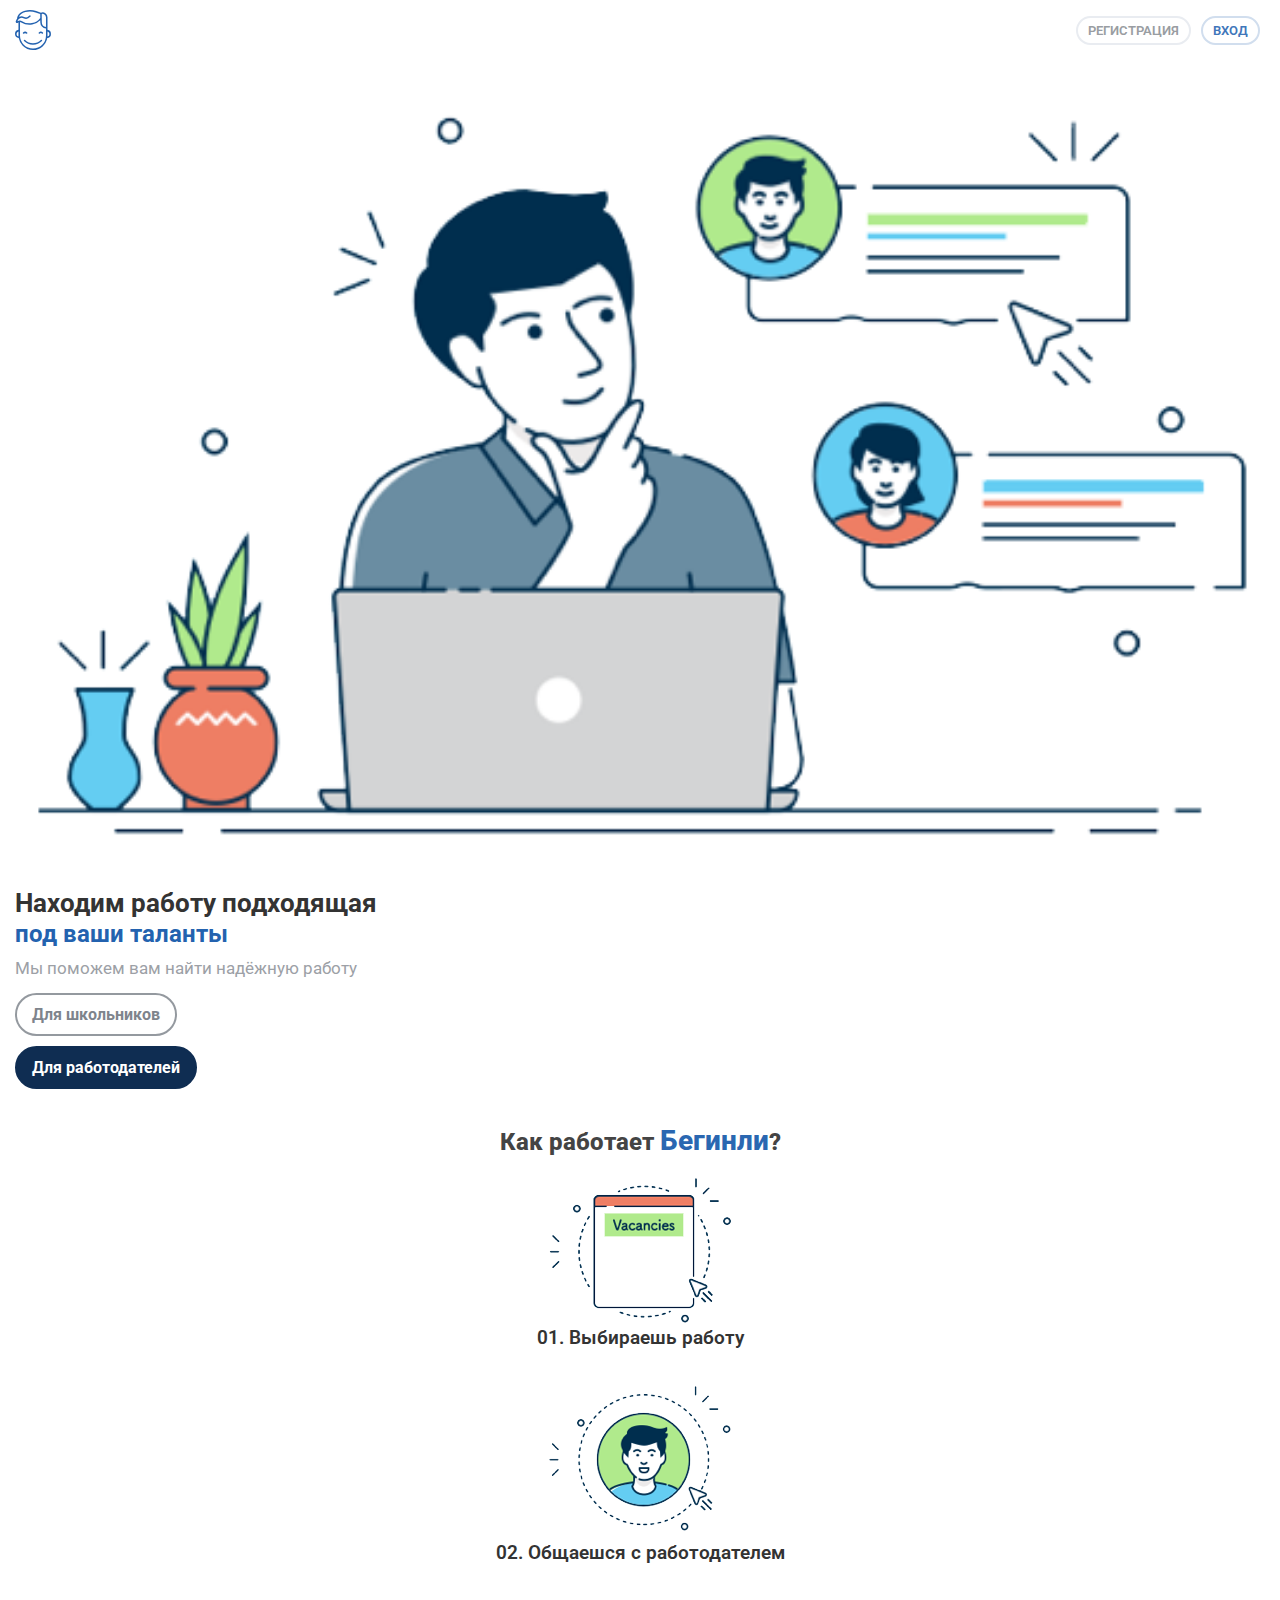
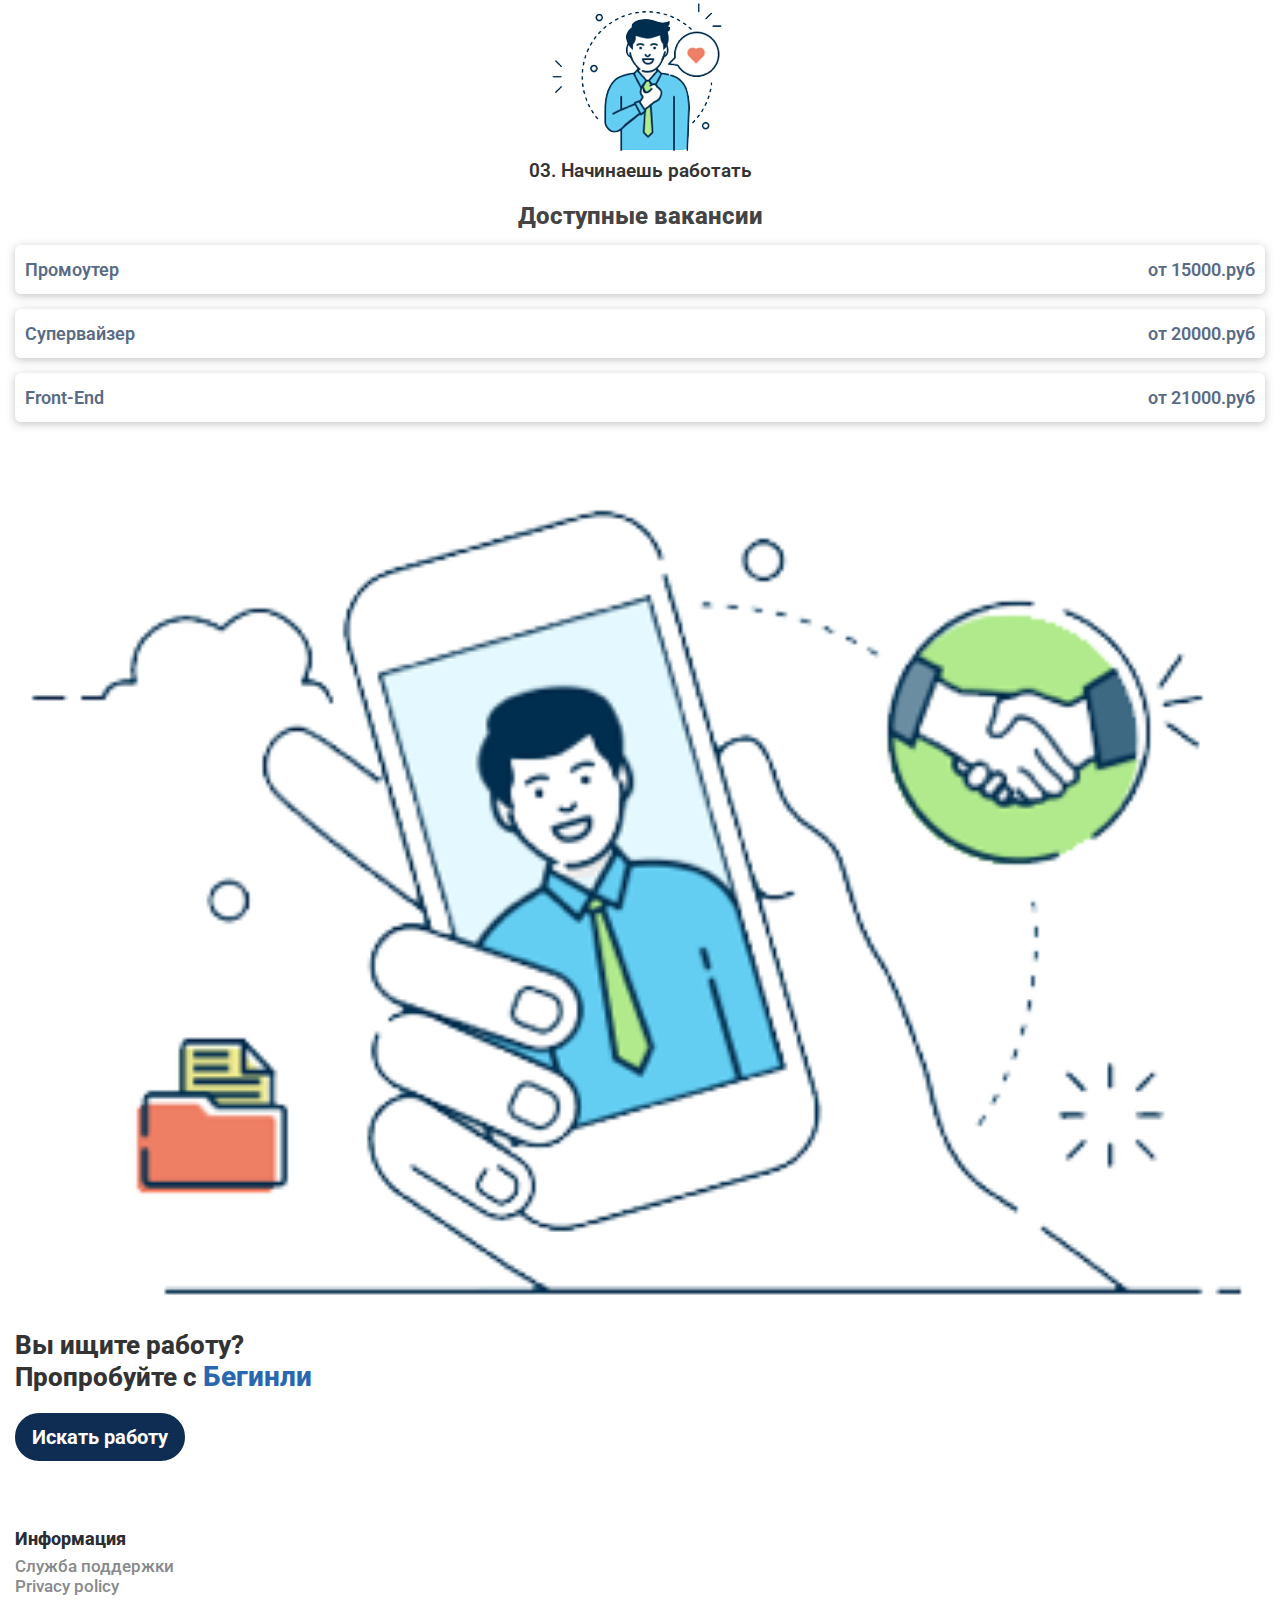
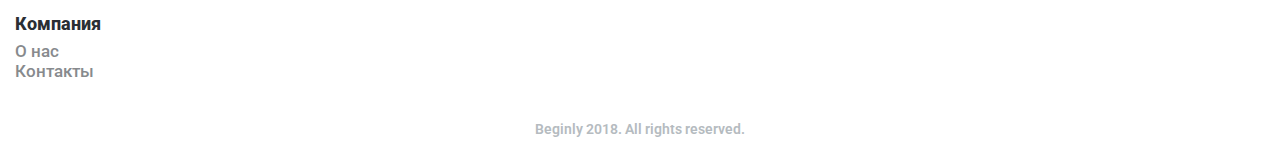
==== index.html @ 846773f7 "first commit" ====
<!doctype html>
<html lang="en">
<head>
    <meta charset="UTF-8">
    <meta name="viewport" content="width=device-width, user-scalable=no, initial-scale=1.0, maximum-scale=1.0, minimum-scale=1.0">
    <meta http-equiv="X-UA-Compatible" content="ie=edge">
    <title>Бeгинли | Доска вакансий для школьников</title>
    <!-- fonts -->
    <link href="https://fonts.googleapis.com/css?family=Roboto:100,100i,300,300i,400,400i,500,500i,700,700i,900,900i" rel="stylesheet">
    <!-- styles -->
    <link rel="stylesheet" href="assets/styles/style.css">
    <link rel="stylesheet" href="assets/styles/container.css">
    <link rel="stylesheet" href="assets/styles/header.css">
    <link rel="stylesheet" href="assets/styles/section-main.css">
    <link rel="stylesheet" href="assets/styles/section-about.css">
    <link rel="stylesheet" href="assets/styles/section-opening.css">
    <link rel="stylesheet" href="assets/styles/section-signup.css">
    <link rel="stylesheet" href="assets/styles/footer.css">
</head>
<body>
    <!-- start code-->
    <!-- header -->
    <header class="header">
        <div class="container">
            <div class="desktop-menu">
                <img src="assets/img/logo.svg" alt="" class="logo">
                <button class="js-signup signup">Регистрация</button>
                <button class="js-login login">Вход</button>
            </div>
            <div class="mobile-menu">
                <img src="assets/img/icon.svg" alt="" class="logo">
                <div class="js-toggle-burger toggle-burger">
                    <i></i>
                    <i></i>
                    <i></i>
                </div>
                <button class="js-signup signup sign">Регистрация</button>
                <button class="js-login login sign">Вход</button>
            </div>
        </div>
    </header>

    <!-- setion-main -->
    <section class="section-main">
        <div class="container">
            <div class="flex-section-main">
                <img src="assets/img/main.png" class="section-m-poster">
                <p class="section-m-content">Находим работу подходящая<br><span>под ваши таланты</span></p>
                <p class="section-m-title">Мы поможем вам найти надёжную работу</p>
                <div class="section-m-links">
                    <a href="" class="section-m-link">Для школьников</a>
                    <a href="" class="section-m-employer">Для работодателей</a>
                </div>
            </div>
        </div>
    </section>
    
    <!-- section-about -->
    <section class="section-about">
        <div class="container">
            <h2 class="section-a-headline">Как работает <span>Бегинли</span>?</h2>
            <div class="flex-section-about">
                <div class="section-a-block">
                    <img src="assets/img/about1.png" alt="" class="a-block-poster">
                    <h3 class="a-block-headline">01. Выбираешь работу</h3>
                </div>

                <div class="section-a-block">
                    <img src="assets/img/about2.png" alt="" class="a-block-poster">
                    <h3 class="a-block-headline">02. Общаешся с работодателем</h3>
                </div>

                <div class="section-a-block">
                    <img src="assets/img/about3.png" alt="" class="a-block-poster">
                    <h3 class="a-block-headline">03. Начинаешь работать</h3>
                </div>
            </div>
        </div>
    </section>

    <!-- section-opening -->
    <section class="section-opening">
        <div class="container">
            <h3 class="section-o-headline">Доступные вакансии</h3>
            <div class="flex-section-opening">
                <div class="block-opening">
                    <p class="name-opening">Промоутер</p>
                    <p class="price-opening">от 15000.руб</p>
                </div>

                <div class="block-opening">
                    <p class="name-opening">Супервайзер</p>
                    <p class="price-opening">от 20000.руб</p>
                </div>

                <div class="block-opening">
                    <p class="name-opening">Front-End</p>
                    <p class="price-opening">от 21000.руб</p>
                </div>

            </div>
        </div>
    </section>

    <!-- section-signup -->
    <section class="section-signup">
        <div class="container">
            <div class="flex-section-signup">
                <img src="assets/img/end.png" class="section-s-poster">
                <h3 class="section-s-headline">Вы ищите работу?<br>Пропробуйте с <span>Бегинли</span></h3>
                <button class="section-s-btn">Искать работу</button>
            </div>
        </div>
    </section>

    <!-- footer -->
    <footer class="footer">
        <div class="container">
            <div class="flex-footer">
                <h4 class="footer-headline">Информация</h4>
                <ul class="footer-nav">
                    <li><a href="">Служба поддержки</a></li>
                    <li><a href="">Privacy policy</a></li>
                </ul>
                <h4 class="footer-headline">Компания</h4>
                <ul class="footer-nav">
                    <li><a href="">О нас</a></li>
                    <li><a href="">Контакты</a></li>
                </ul>
            </div>
            <div class="footer-text">
                <p>Beginly 2018. All rights reserved.</p>
            </div>
        </div>
    </footer>
    <!-- end code -->

    <!-- scripts -->
</body>
</html>
---- assets/styles/style.css ----
body,
h1,
h2,
h3,
h4,
h5,
h6,
ul,
li,
p {
	margin: 0;
	padding: 0;
	-webkit-user-select: none;
}

* {
	box-sizing: border-box;
}

a {
	text-decoration: none;
}

ul {
	list-style-type: none;
}
---- assets/styles/container.css ----
@media screen and (min-width: 320px) {
	.container {
		padding: 0 15px;
	}
}
---- assets/styles/header.css ----
@media screen and (min-width: 320px) {
	.header {
		padding: 5px 0;
/*		-webkit-box-shadow: 0px 3px 5px 0px rgba(50, 50, 50, 0.3);
		-moz-box-shadow:    0px 3px 5px 0px rgba(50, 50, 50, 0.3);
		box-shadow:         0px 3px 5px 0px rgba(50, 50, 50, 0.3);*/
	}

	.mobile-menu {
		display: flex;
		justify-content: center;
		align-items: center;
		height: 50px;
	}

	.desktop-menu {
		display: none;
	}

	.logo {
		height: 40px;
		margin-right: auto;
	}

	.sign {
		outline: none;
		font-family: 'Roboto', sans-serif;
		font-weight: 600;
		text-transform: uppercase;
		margin: 0 5px;
		padding: 5px 10px;
		border: 2px solid #e9ecf1;
		border-radius: 25px;
		background: none;
	}

	.signup {
		color: #999da2;
	}

	.login {
		border-color: #d1deee;
		color: #4076ba;
	}
}
---- assets/styles/section-main.css ----
@media screen and (min-width: 320px) {
	.section-main {
		padding: 30px 0 30px;
	}

	.section-m-poster {
		width: 100%;
	}

	.section-m-content {
		font-family: 'Roboto', sans-serif;
		font-size: 26px;
		font-weight: 700;
		color: #333;
		margin: 10px 0 0;
	}

	.section-m-content span {
		font-weight: 700;
		font-size: 24px;
		color: #2362af;
	}

	.section-m-title {
		font-family: 'Roboto', sans-serif;
		font-size: 17px;
		color: #9ca0a6;
		padding: 10px 0;
		margin: 0;
	}

	.section-m-links {
		display: flex;
		flex-direction: column;
		justify-content: flex-start;
		align-items: flex-start;
	}

	.section-m-links a{
		font-family: 'Roboto', sans-serif;
		font-weight: 700;
		border-radius: 30px;
		margin: 5px 0;
		padding: 10px 15px;
		max-width: 190px;
        text-align: left;
	}

	.section-m-links a:first-child {
		color: #7e848c;
		border: 2px solid #94999f;
	}

	.section-m-employer {
		background: #0f2d52;
		color: #fff;
		border: 2px solid #0f2d52;
	}

}
---- assets/styles/section-about.css ----
@media screen and (min-width: 320px) {
	.section-a-headline {
		text-align: center;
		font-family: 'Roboto', sans-serif;
		font-size: 24px;
		font-weight: 800;
		color: #444;
	}

	.section-a-headline span {
		font-size: 28px;
		color: #2a67b1;
	}

	.flex-section-about {
		display: flex;
		justify-content: center;
		align-items: center;
		flex-direction: column;
	}

	.section-a-block {
		display: flex;
		justify-content: center;
		align-items: center;
		flex-direction: column;
		margin: 10px 0 20px
	}

	.a-block-headline {
		text-align: left;
		font-family: 'Roboto', sans-serif;
		font-size: 19px;
		font-weight: 600;
		color: #333;
	}

	
}
---- assets/styles/section-opening.css ----
@media screen and (min-width: 320px) {
	.section-o-headline {
		text-align: center;
		font-family: 'Roboto', sans-serif;
		font-size: 24px;
		font-weight: 800;
		color: #444;
	}


	.block-opening {
  		font-family: 'Roboto', sans-serif;
  		display: flex;
  		box-shadow:         0px 2px 8px 0px rgba(50, 50, 50, 0.4);
  		box-sizing: border-box;
  		border-radius: 6px;
  		padding: 5px 10px;
 		margin: 15px 0;
 		background: #fff;
 		color: #0f2d52;
 		opacity: .7;
	}

	.block-opening p {
  		font-size: 18px;
  		font-weight: 600;

	}

	.name-opening {
		margin: 9px 0;
	}

	.price-opening {
		margin: 9px 0 9px auto;
	}
}
---- assets/styles/section-signup.css ----
@media screen and (min-width: 320px) {
	.section-s-poster {
		width: 100%;
    	margin-top: 60px;
	}	

	.section-s-headline {
		font-family: 'Roboto', sans-serif;
		font-size: 26px;
		font-weight: 800;
		color: #333;
		margin: 15px 0;
	}

	.section-s-headline span {
		font-size: 28px;
		color: #2a67b1;
	}

	.section-s-btn {
		font-family: 'Roboto', sans-serif;
		font-weight: 700;
		font-size: 20px;
		border-radius: 30px;
		margin: 5px 0;
		padding: 10px 15px;
		background: #0f2d52;
		color: #fff;
		border: 2px solid #0f2d52;
	}


}
---- assets/styles/footer.css ----
@media screen and (min-width: 320px) {
	.footer {
		padding: 45px 0 0;
	}

	.footer-headline {
		font-family: 'Roboto', sans-serif;
		font-size: 18px;
		font-weight: 800;
		margin: 17px 0 7px;
		color: #2a2e34;
	}

	.footer-nav {
		font-family: 'Roboto', sans-serif;
		font-size: 17px;
	}

	.footer-nav a {
		font-weight: 500;
		color: #878a8d;
	}

	.footer-text {
		font-family: 'Roboto', sans-serif;
		text-align: center;
		padding: 40px 0 10px;
	}

	.footer-text p {
		font-size: 14px;
		font-weight: 600;
		color: #b5bbc0;
	}

}
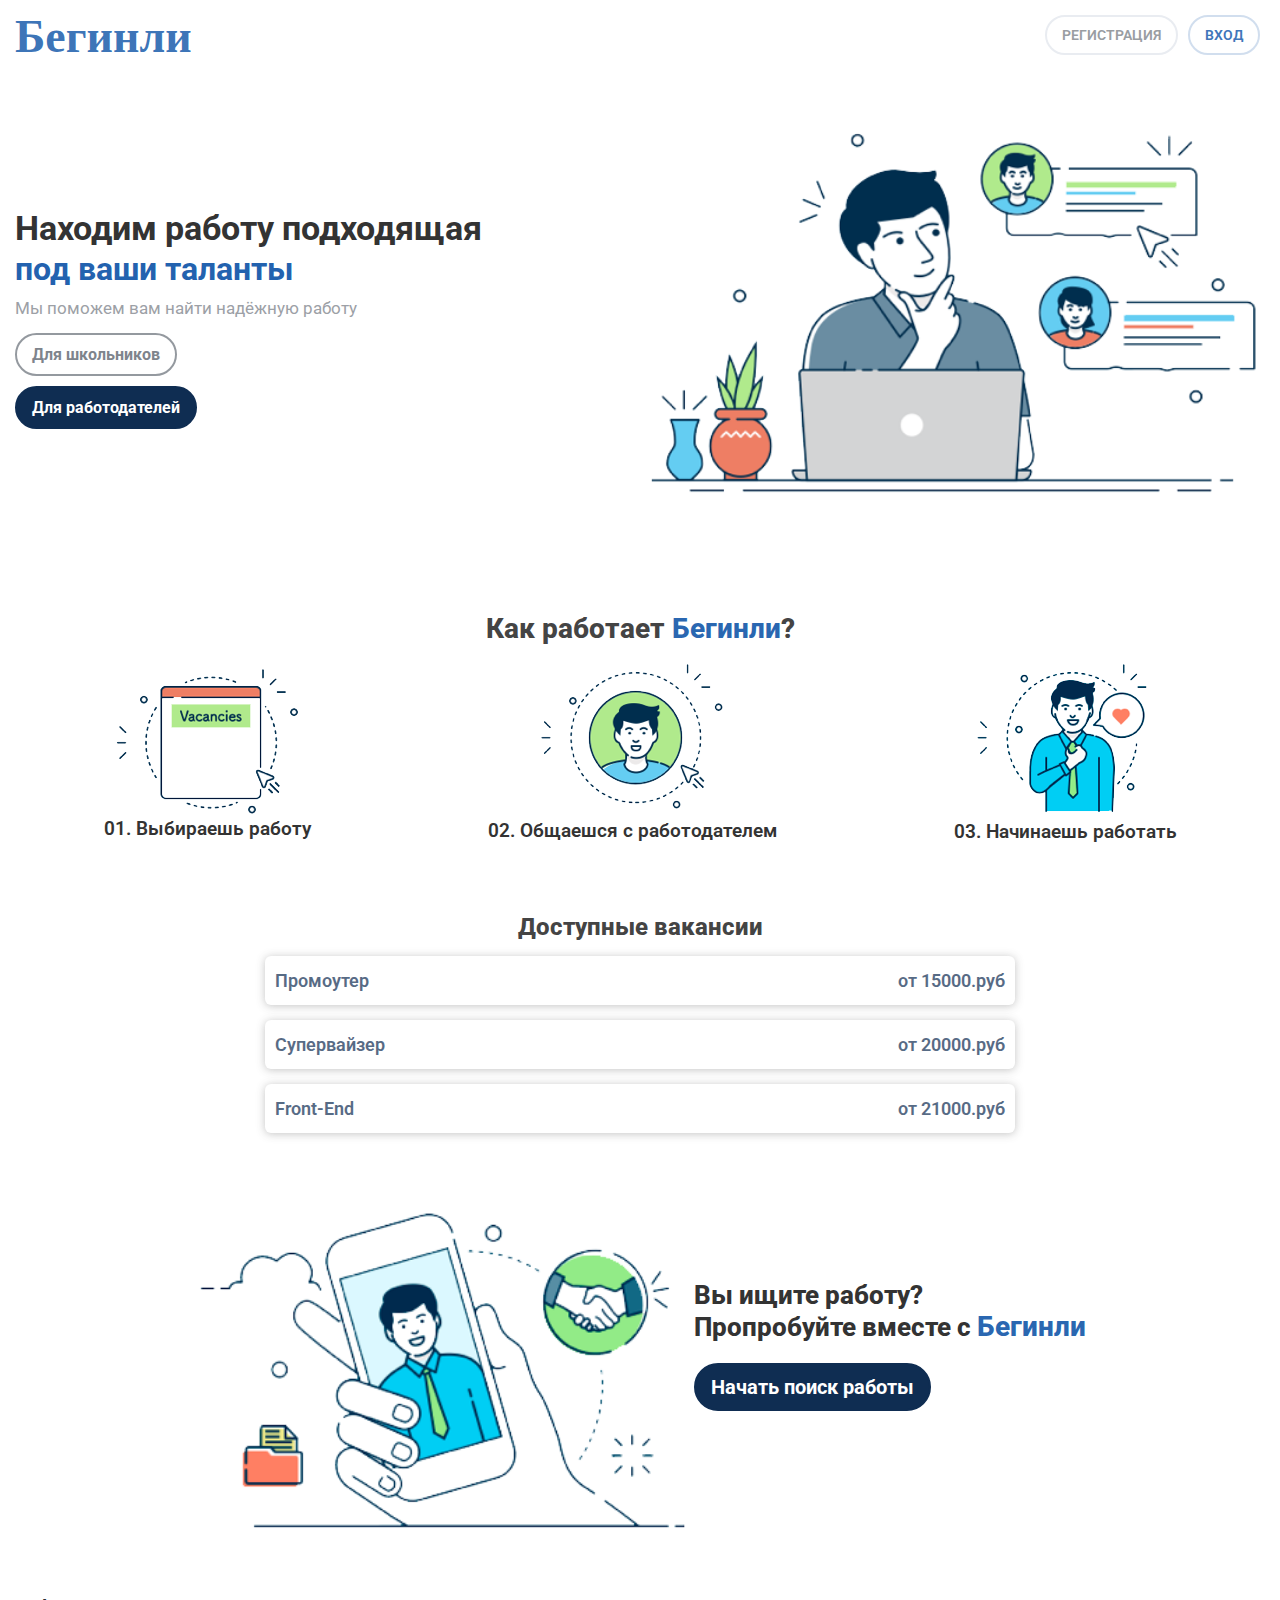
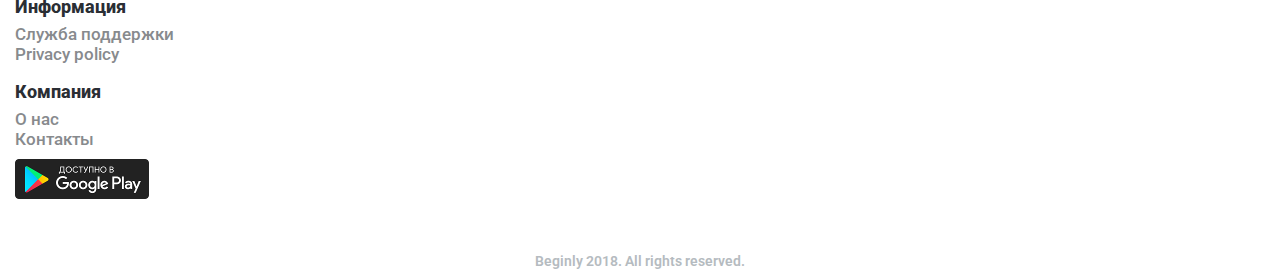
==== commit d8415425: "update" ====
--- a/index.html
+++ b/index.html
@@ -24,8 +24,8 @@
         <div class="container">
             <div class="desktop-menu">
                 <img src="assets/img/logo.svg" alt="" class="logo">
-                <button class="js-signup signup">Регистрация</button>
-                <button class="js-login login">Вход</button>
+                <a href="signup/index.html" class="js-signup signup sign">Регистрация</a>
+                <a href="login/index.html" class="js-login login sign">Вход</a>
             </div>
             <div class="mobile-menu">
                 <img src="assets/img/icon.svg" alt="" class="logo">
@@ -34,8 +34,8 @@
                     <i></i>
                     <i></i>
                 </div>
-                <button class="js-signup signup sign">Регистрация</button>
-                <button class="js-login login sign">Вход</button>
+                <a href="signup/index.html" class="js-signup signup sign">Регистрация</a>
+                <a href="login/index.html" class="js-login login sign">Вход</a>
             </div>
         </div>
     </header>
@@ -45,11 +45,13 @@
         <div class="container">
             <div class="flex-section-main">
                 <img src="assets/img/main.png" class="section-m-poster">
-                <p class="section-m-content">Находим работу подходящая<br><span>под ваши таланты</span></p>
-                <p class="section-m-title">Мы поможем вам найти надёжную работу</p>
+                <div class="block">
+                    <p class="section-m-content">Находим работу подходящая<br><span>под ваши таланты</span></p>
+                    <p class="section-m-title">Мы поможем вам найти надёжную работу</p>
                 <div class="section-m-links">
                     <a href="" class="section-m-link">Для школьников</a>
                     <a href="" class="section-m-employer">Для работодателей</a>
+                </div>
                 </div>
             </div>
         </div>
@@ -71,7 +73,7 @@
                 </div>
 
                 <div class="section-a-block">
-                    <img src="assets/img/about3.png" alt="" class="a-block-poster">
+                    <img src="assets/img/about3.svg" alt="" class="a-block-poster">
                     <h3 class="a-block-headline">03. Начинаешь работать</h3>
                 </div>
             </div>
@@ -106,9 +108,11 @@
     <section class="section-signup">
         <div class="container">
             <div class="flex-section-signup">
-                <img src="assets/img/end.png" class="section-s-poster">
-                <h3 class="section-s-headline">Вы ищите работу?<br>Пропробуйте с <span>Бегинли</span></h3>
-                <button class="section-s-btn">Искать работу</button>
+                <img src="assets/img/end.svg" class="section-s-poster">
+                <div class="block-center">
+                    <h3 class="section-s-headline">Вы ищите работу?<br>Пропробуйте вместе с <span>Бегинли</span></h3>
+                    <button class="section-s-btn">Начать поиск работы</button>
+                </div>
             </div>
         </div>
     </section>
@@ -117,16 +121,26 @@
     <footer class="footer">
         <div class="container">
             <div class="flex-footer">
-                <h4 class="footer-headline">Информация</h4>
+                <div class="block-center">
+                    <h4 class="footer-headline">Информация</h4>
                 <ul class="footer-nav">
                     <li><a href="">Служба поддержки</a></li>
                     <li><a href="">Privacy policy</a></li>
                 </ul>
-                <h4 class="footer-headline">Компания</h4>
+                </div>
+
+                <div class="block-center">
+                    <h4 class="footer-headline">Компания</h4>
                 <ul class="footer-nav">
                     <li><a href="">О нас</a></li>
                     <li><a href="">Контакты</a></li>
                 </ul>
+                </div>
+                <div class="block-center">
+                    <ul class="footer-nav">
+                        <li style="margin: 10px 0;"><a href=""><img src="assets/img/googleplay.png" alt=""></a></li> 
+                    </ul>
+                </div>
             </div>
             <div class="footer-text">
                 <p>Beginly 2018. All rights reserved.</p>
--- a/assets/styles/header.css
+++ b/assets/styles/header.css
@@ -25,6 +25,7 @@
 	.sign {
 		outline: none;
 		font-family: 'Roboto', sans-serif;
+		font-size: 14px;
 		font-weight: 600;
 		text-transform: uppercase;
 		margin: 0 5px;
@@ -42,4 +43,29 @@
 		border-color: #d1deee;
 		color: #4076ba;
 	}
+}
+
+
+@media screen and (min-width: 768px) {
+	.mobile-menu {
+		display: none;
+	}
+
+	.desktop-menu {
+		display: flex;
+		justify-content: center;
+		align-items: center;
+		height: 60px;
+	}
+
+	.logo {
+		height: 55px;
+	}
+
+
+	.sign {
+		padding: 10px 15px;
+		cursor: pointer;
+	}
+
 }--- a/assets/styles/section-main.css
+++ b/assets/styles/section-main.css
@@ -57,4 +57,31 @@
 		border: 2px solid #0f2d52;
 	}
 
+}
+
+
+@media screen and (min-width: 768px) {
+	.section-main {
+		padding: 50px 0;
+	}
+
+	.flex-section-main {
+		display: flex;
+		justify-content: center;
+		align-items: center;
+		flex-direction: row-reverse;
+	}
+
+	.section-m-poster {
+		width: 50%;
+		margin-left: auto;
+	}
+
+	.section-m-content {
+		font-size: 34px;
+	}
+
+	.section-m-content span {
+		font-size: 32px;
+	}
 }--- a/assets/styles/section-about.css
+++ b/assets/styles/section-about.css
@@ -36,4 +36,23 @@
 	}
 
 	
+}
+
+
+@media screen and (min-width: 768px) {
+	.section-about {
+		padding: 50px 0;
+	}
+
+
+	.flex-section-about {
+		display: flex;
+		flex-direction: row;
+		justify-content: space-around;
+		align-items: center;
+	}
+
+	.section-a-headline {
+		font-size: 28px;
+	}
 }--- a/assets/styles/section-opening.css
+++ b/assets/styles/section-opening.css
@@ -11,7 +11,7 @@
 	.block-opening {
   		font-family: 'Roboto', sans-serif;
   		display: flex;
-  		box-shadow:         0px 2px 8px 0px rgba(50, 50, 50, 0.4);
+  		box-shadow: 0px 1px 8px 0px rgba(50, 50, 50, 0.4);
   		box-sizing: border-box;
   		border-radius: 6px;
   		padding: 5px 10px;
@@ -19,6 +19,8 @@
  		background: #fff;
  		color: #0f2d52;
  		opacity: .7;
+ 		transition: .3s ease-out;
+ 		cursor: pointer;
 	}
 
 	.block-opening p {
@@ -34,4 +36,17 @@
 	.price-opening {
 		margin: 9px 0 9px auto;
 	}
+}
+
+
+@media screen and (min-width: 768px) {
+	.flex-section-opening {
+		margin: 0 auto;
+		width: 60%;
+	}
+
+	.block-opening:hover {
+		transform: translateY(-2px);
+		box-shadow: 0px 5px 14px 0px rgba(50, 50, 50, 0.6);
+	}
 }--- a/assets/styles/section-signup.css
+++ b/assets/styles/section-signup.css
@@ -30,4 +30,18 @@
 	}
 
 
+}
+
+
+@media screen and (min-width: 768px) {
+	.flex-section-signup {
+		display: flex;
+		flex-direction: row;
+		justify-content: center;
+		align-items: center;
+	}
+
+	.section-s-poster {
+		width: 40%;
+	}
 }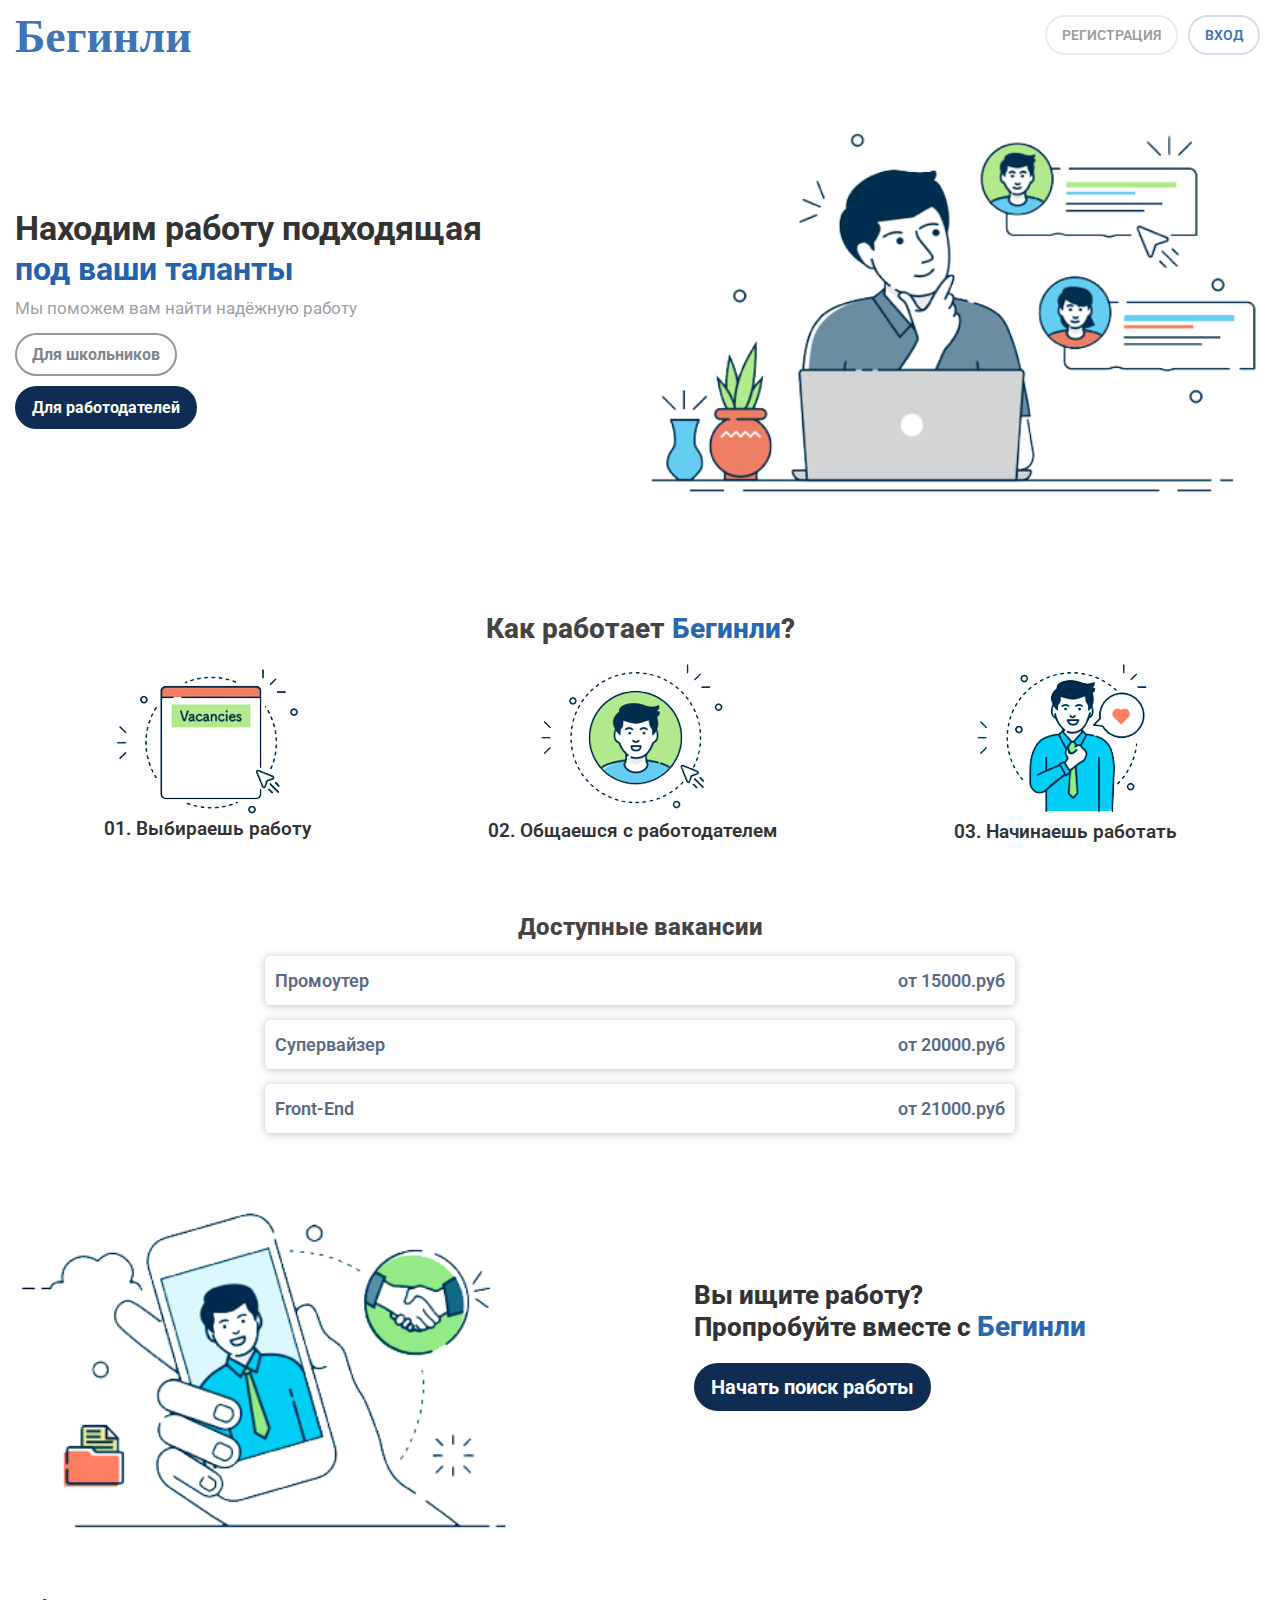
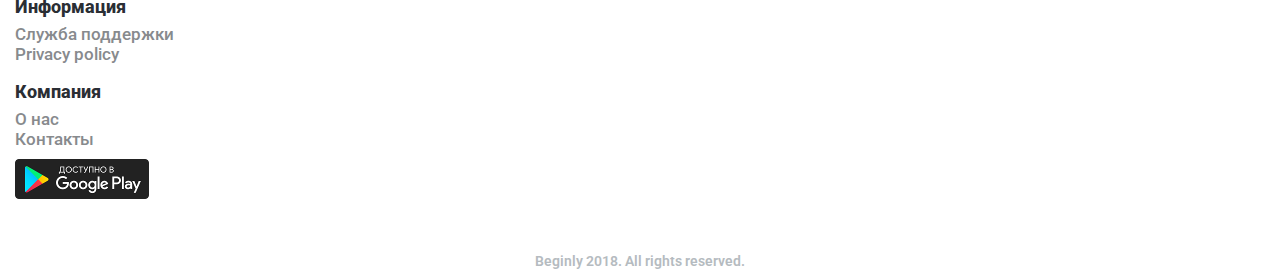
==== commit 9f257ef4: "update" ====
--- a/index.html
+++ b/index.html
@@ -1,5 +1,5 @@
 <!doctype html>
-<html lang="en">
+<html lang="ru">
 <head>
     <meta charset="UTF-8">
     <meta name="viewport" content="width=device-width, user-scalable=no, initial-scale=1.0, maximum-scale=1.0, minimum-scale=1.0">
@@ -24,8 +24,8 @@
         <div class="container">
             <div class="desktop-menu">
                 <img src="assets/img/logo.svg" alt="" class="logo">
-                <a href="signup/index.html" class="js-signup signup sign">Регистрация</a>
-                <a href="login/index.html" class="js-login login sign">Вход</a>
+                <a href="signup" class="js-signup signup sign">Регистрация</a>
+                <a href="login" class="js-login login sign">Вход</a>
             </div>
             <div class="mobile-menu">
                 <img src="assets/img/icon.svg" alt="" class="logo">
@@ -34,8 +34,8 @@
                     <i></i>
                     <i></i>
                 </div>
-                <a href="signup/index.html" class="js-signup signup sign">Регистрация</a>
-                <a href="login/index.html" class="js-login login sign">Вход</a>
+                <a href="signup" class="js-signup signup sign">Регистрация</a>
+                <a href="login" class="js-login login sign">Вход</a>
             </div>
         </div>
     </header>
@@ -150,5 +150,7 @@
     <!-- end code -->
 
     <!-- scripts -->
+    <script src="assets/scripts/lib/jquery-3.3.1.min.js" type="text/javascript" defer></script>
+    <script src="assets/scripts/script.js" type="text/javascript"></script>
 </body>
 </html>--- a/assets/styles/style.css
+++ b/assets/styles/style.css
@@ -23,4 +23,57 @@
 
 ul {
 	list-style-type: none;
+}
+
+.block-center {
+	margin: 0 auto;
+}
+
+button, input {
+	outline: none;
+	border: none;
+}
+
+.flex {
+	display: flex;
+	width: 100%;
+}
+
+.flex-center {
+	justify-content: center;
+	align-items: center;
+}
+
+.flex-start {
+	justify-content: flex-start;
+	align-items: flex-start;
+}
+
+.flex-end {
+	justify-content: flex-end;
+	align-items: flex-end;
+}
+
+.row {
+	flex-direction: row;
+}
+
+.row-reverse {
+	flex-direction: row-reverse;
+}
+
+.column {
+	flex-direction: column;
+}
+
+.column-reverse {
+	flex-direction: column-reverse;
+}
+
+.wrap {
+	flex-wrap: wrap;
+}
+
+.wrap-reverse {
+	flex-wrap: wrap-reverse;
 }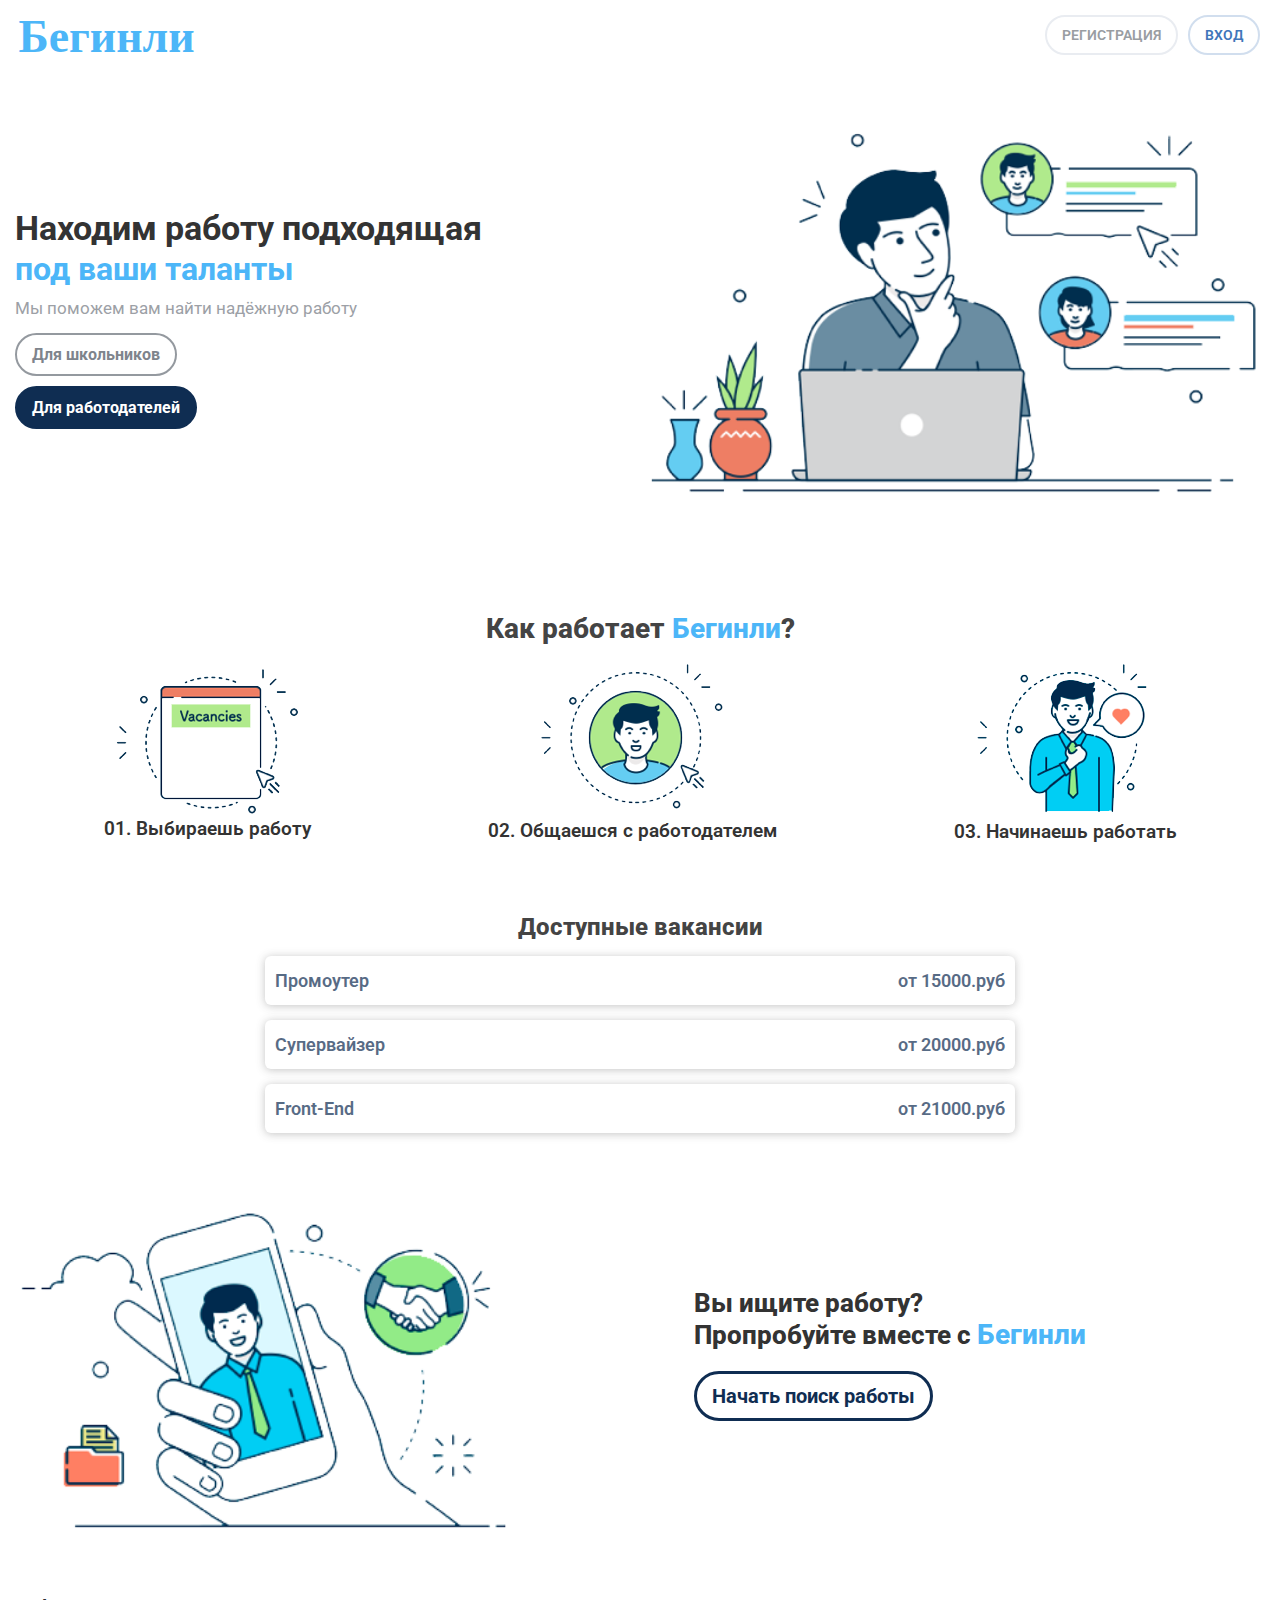
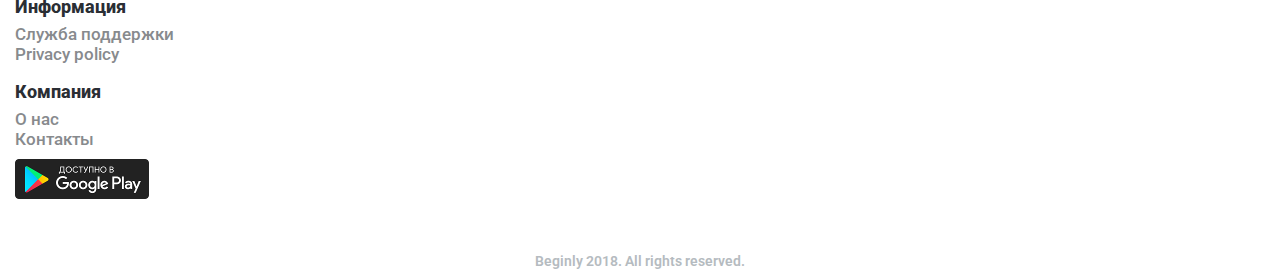
==== commit 793531bf: "update" ====
--- a/index.html
+++ b/index.html
@@ -111,7 +111,8 @@
                 <img src="assets/img/end.svg" class="section-s-poster">
                 <div class="block-center">
                     <h3 class="section-s-headline">Вы ищите работу?<br>Пропробуйте вместе с <span>Бегинли</span></h3>
-                    <button class="section-s-btn">Начать поиск работы</button>
+                    <br>
+                    <a href="signup" class="section-s-btn">Начать поиск работы</a>
                 </div>
             </div>
         </div>
--- a/assets/styles/style.css
+++ b/assets/styles/style.css
@@ -30,8 +30,6 @@
 }
 
 button, input {
-	outline: none;
-	border: none;
 }
 
 .flex {
--- a/assets/styles/section-main.css
+++ b/assets/styles/section-main.css
@@ -18,7 +18,7 @@
 	.section-m-content span {
 		font-weight: 700;
 		font-size: 24px;
-		color: #2362af;
+		color: #4CB6F8;
 	}
 
 	.section-m-title {
--- a/assets/styles/section-about.css
+++ b/assets/styles/section-about.css
@@ -9,7 +9,7 @@
 
 	.section-a-headline span {
 		font-size: 28px;
-		color: #2a67b1;
+		color: #4CB6F8;
 	}
 
 	.flex-section-about {
--- a/assets/styles/section-signup.css
+++ b/assets/styles/section-signup.css
@@ -10,11 +10,12 @@
 		font-weight: 800;
 		color: #333;
 		margin: 15px 0;
+
 	}
 
 	.section-s-headline span {
 		font-size: 28px;
-		color: #2a67b1;
+		color: #4CB6F8;
 	}
 
 	.section-s-btn {
@@ -22,11 +23,11 @@
 		font-weight: 700;
 		font-size: 20px;
 		border-radius: 30px;
-		margin: 5px 0;
+		margin: 15px 0 0;
 		padding: 10px 15px;
-		background: #0f2d52;
-		color: #fff;
-		border: 2px solid #0f2d52;
+		background: #ffffff;
+		color: #0f2d52;
+		border: 3px solid #0f2d52;
 	}
 
 
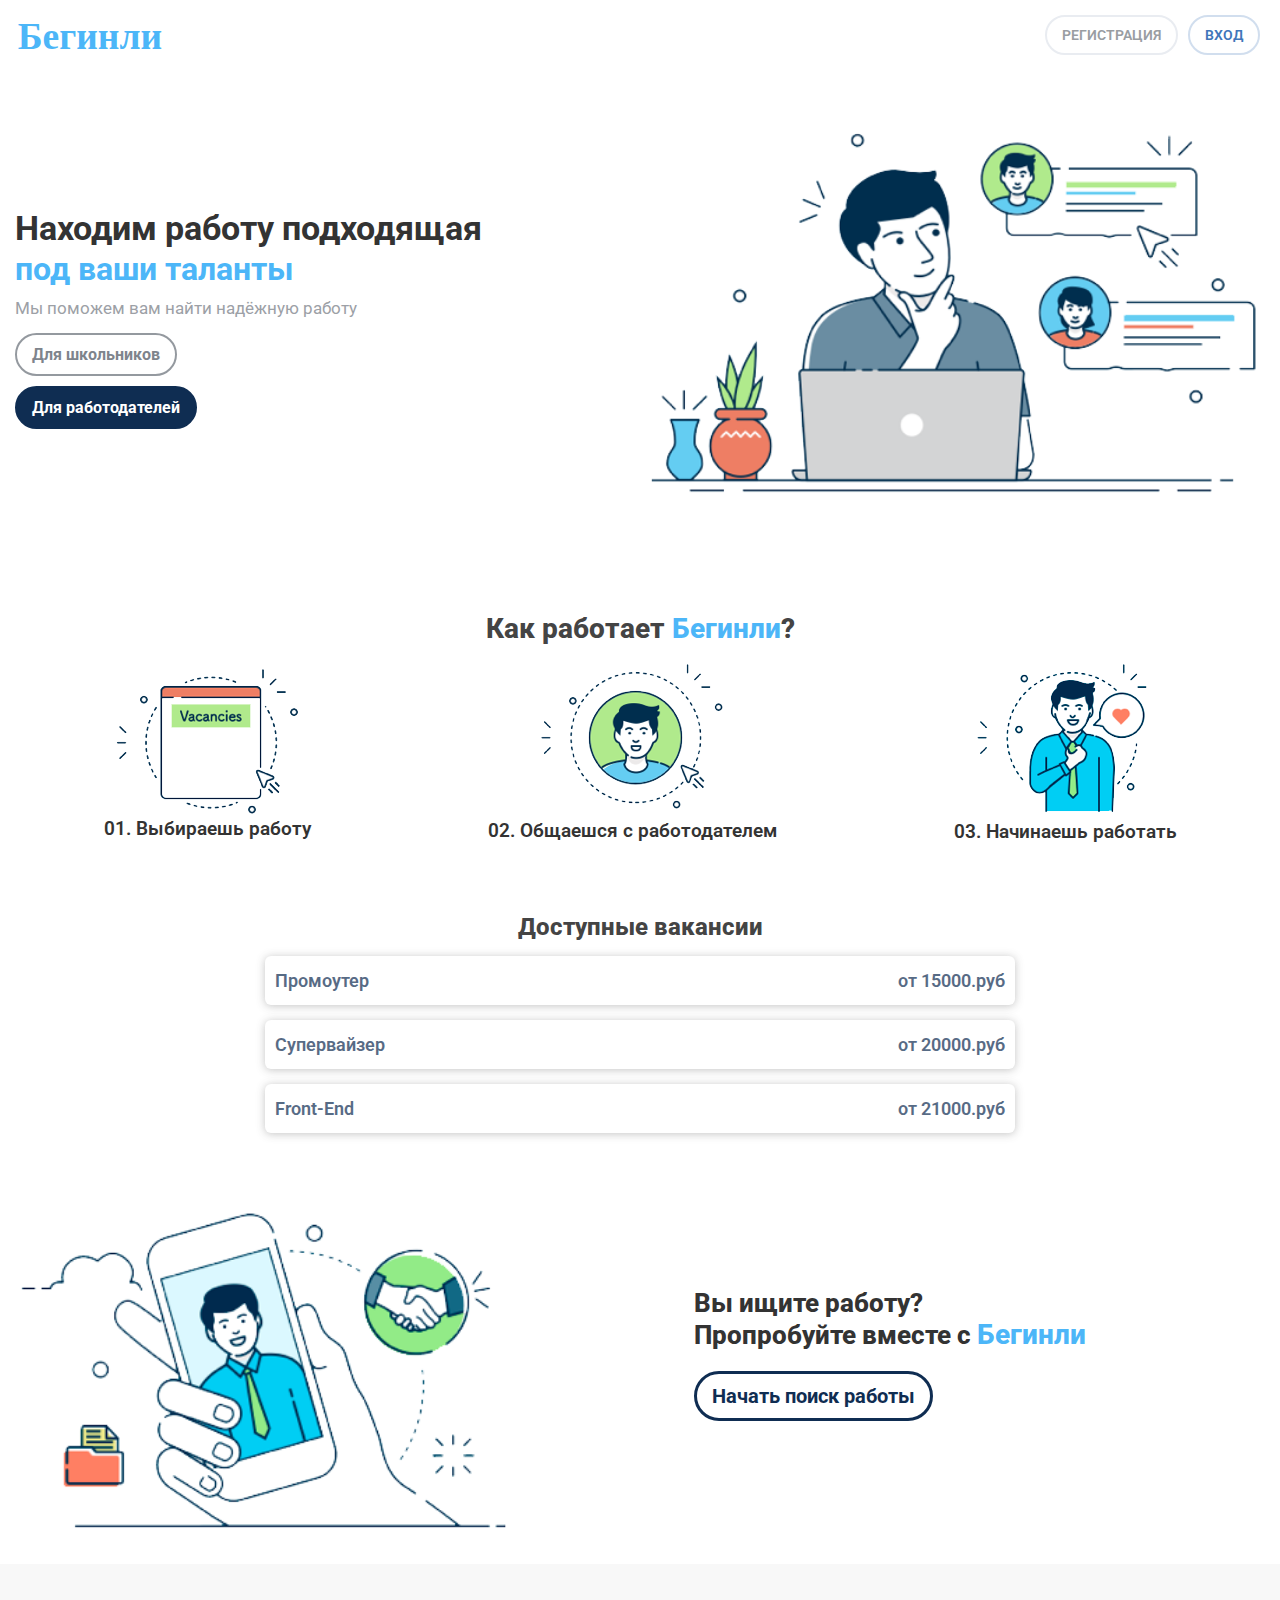
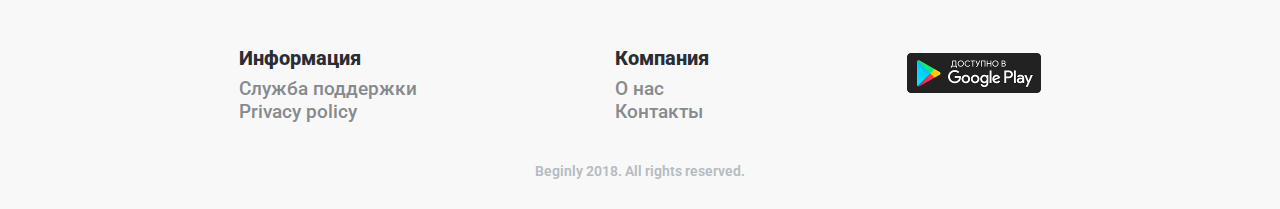
==== commit 3d0856e1: "update" ====
--- a/index.html
+++ b/index.html
@@ -5,6 +5,7 @@
     <meta name="viewport" content="width=device-width, user-scalable=no, initial-scale=1.0, maximum-scale=1.0, minimum-scale=1.0">
     <meta http-equiv="X-UA-Compatible" content="ie=edge">
     <title>Бeгинли | Доска вакансий для школьников</title>
+    <link rel="shortcut icon" href="assets/img/favicon.ico" type="image/x-icon">
     <!-- fonts -->
     <link href="https://fonts.googleapis.com/css?family=Roboto:100,100i,300,300i,400,400i,500,500i,700,700i,900,900i" rel="stylesheet">
     <!-- styles -->
--- a/assets/styles/style.css
+++ b/assets/styles/style.css
@@ -10,7 +10,7 @@
 p {
 	margin: 0;
 	padding: 0;
-	-webkit-user-select: none;
+	/*-webkit-user-select: none;*/
 }
 
 * {
@@ -30,6 +30,10 @@
 }
 
 button, input {
+}
+
+.m-r {
+	margin-right: auto;
 }
 
 .flex {
--- a/assets/styles/header.css
+++ b/assets/styles/header.css
@@ -59,7 +59,7 @@
 	}
 
 	.logo {
-		height: 55px;
+		height: 45px;
 	}
 
 
--- a/assets/styles/footer.css
+++ b/assets/styles/footer.css
@@ -1,6 +1,12 @@
 @media screen and (min-width: 320px) {
 	.footer {
 		padding: 45px 0 0;
+		background: #F8F8F8;
+		margin-top: 30px;
+	}
+
+	.footer.-active {
+		transform: translateY(560px);
 	}
 
 	.footer-headline {
@@ -33,4 +39,38 @@
 		color: #b5bbc0;
 	}
 
+}
+
+@media screen and (min-width: 768px) {
+	.footer {
+		padding-top: 65px;
+	}
+
+	.footer.-active {
+		transform: translateY(0);
+	}
+
+	.footer-text {
+		padding-bottom: 30px;
+	}
+
+	.flex-footer {
+		display: flex;
+		justify-content: center;
+		align-items: center;
+		width: 80%;
+		margin: 0 auto;
+	}
+
+	.footer-headline {
+		font-size: 20px;
+	}
+
+	.footer-nav a {
+		font-size: 19px;
+	}
+
+	.footer-nav a:hover {
+		color: #444;
+	}
 }